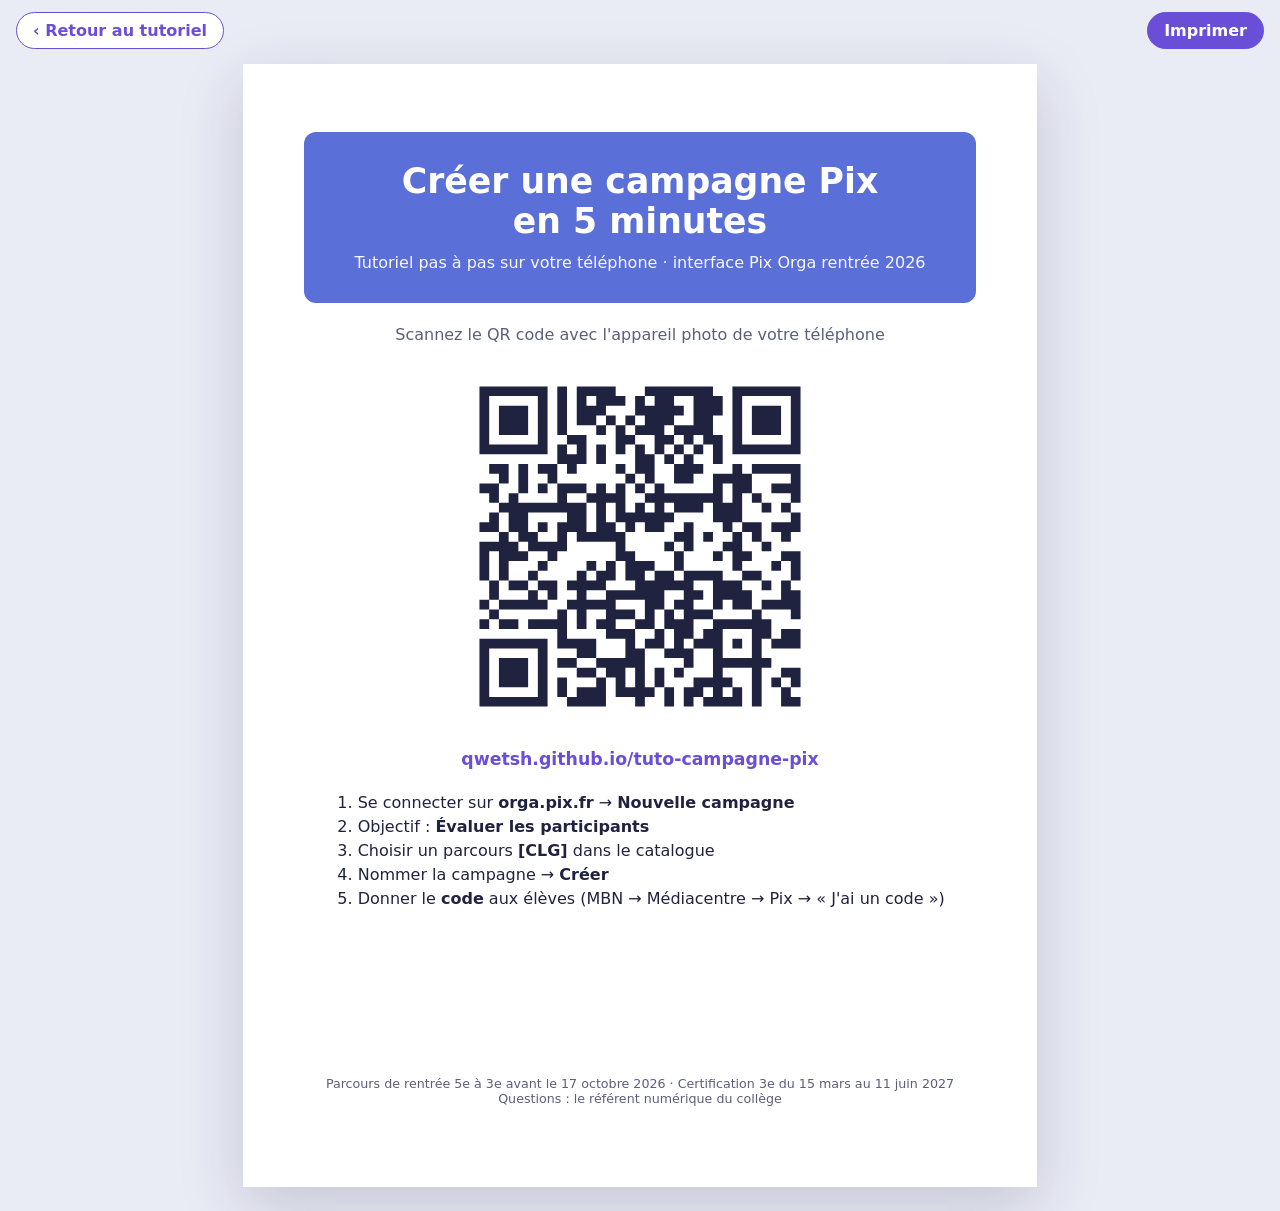
==== affiche.html @ 2386bb8a "Tutoriel mobile : créer une campagne Pix (Pix Orga rentrée 2026) Page statique en 12 écrans avec maq" ====
<!DOCTYPE html>
<html lang="fr">
<head>
  <meta charset="utf-8">
  <meta name="viewport" content="width=device-width, initial-scale=1">
  <meta name="robots" content="noindex">
  <title>Affiche QR code</title>
  <link rel="icon" href="assets/favicon.svg" type="image/svg+xml">
  <style>
    :root { --accent: #6a4ed8; --indigo: #5b6fd8; --text: #1f2340; --muted: #5a5f7d; }
    * { box-sizing: border-box; }
    body {
      margin: 0; background: #e9ebf5; color: var(--text);
      font-family: system-ui, -apple-system, "Segoe UI", Roboto, Arial, sans-serif;
      display: grid; place-items: center; min-height: 100vh; padding: 64px 16px 24px;
    }
    .toolbar { position: fixed; top: 12px; left: 16px; right: 16px; display: flex; justify-content: space-between; gap: 8px; }
    .toolbar a, .toolbar button {
      font: inherit; font-weight: 600; border-radius: 999px; padding: 8px 16px; cursor: pointer;
      border: 1px solid var(--accent); background: #fff; color: var(--accent); text-decoration: none;
    }
    .toolbar button { background: var(--accent); color: #fff; }
    .page {
      width: 100%; max-width: 210mm; min-height: 297mm; background: #fff;
      box-shadow: 0 20px 60px rgba(31,35,64,.18); padding: 18mm 16mm;
      display: flex; flex-direction: column; align-items: center; text-align: center; gap: 6mm;
    }
    .band { align-self: stretch; background: var(--indigo); color: #fff; border-radius: 12px; padding: 8mm 6mm; }
    .band h1 { margin: 0; font-size: 26pt; line-height: 1.15; }
    .band p { margin: 3mm 0 0; font-size: 12pt; opacity: .95; }
    .qr { width: min(95mm, 70vw); height: auto; aspect-ratio: 1; }
    .qr img { width: 100%; height: 100%; display: block; }
    .url { font-size: 13pt; word-break: break-all; margin: 0; }
    .url a { color: var(--accent); text-decoration: none; font-weight: 700; }
    .how { font-size: 12pt; color: var(--muted); margin: 0; max-width: 150mm; }
    ol { text-align: left; font-size: 12pt; margin: 0; padding-left: 1.4em; line-height: 1.5; }
    .foot { margin-top: auto; font-size: 9.5pt; color: var(--muted); }
    @media print {
      @page { size: A4 portrait; margin: 0; }
      body { background: #fff; padding: 0; display: block; }
      .toolbar { display: none; }
      .page { box-shadow: none; width: 210mm; height: 297mm; min-height: 0; max-width: none; }
      .qr { width: 95mm; }
    }
  </style>
</head>
<body>
  <div class="toolbar">
    <a href="index.html">‹ Retour au tutoriel</a>
    <button type="button" onclick="window.print()">Imprimer</button>
  </div>

  <div class="page">
    <div class="band">
      <h1>Créer une campagne Pix<br>en 5 minutes</h1>
      <p>Tutoriel pas à pas sur votre téléphone · interface Pix Orga rentrée 2026</p>
    </div>

    <p class="how">Scannez le QR code avec l'appareil photo de votre téléphone</p>
    <div class="qr"><img src="assets/qr.svg" alt="QR code vers le tutoriel"></div>
    <p class="url"><a href="https://qwetsh.github.io/tuto-campagne-pix/">qwetsh.github.io/tuto-campagne-pix</a></p>

    <ol>
      <li>Se connecter sur <strong>orga.pix.fr</strong> → <strong>Nouvelle campagne</strong></li>
      <li>Objectif : <strong>Évaluer les participants</strong></li>
      <li>Choisir un parcours <strong>[CLG]</strong> dans le catalogue</li>
      <li>Nommer la campagne → <strong>Créer</strong></li>
      <li>Donner le <strong>code</strong> aux élèves (MBN → Médiacentre → Pix → « J'ai un code »)</li>
    </ol>

    <p class="foot">Parcours de rentrée 5e à 3e avant le 17 octobre 2026 · Certification 3e du 15 mars au 11 juin 2027<br>Questions : le référent numérique du collège</p>
  </div>
</body>
</html>
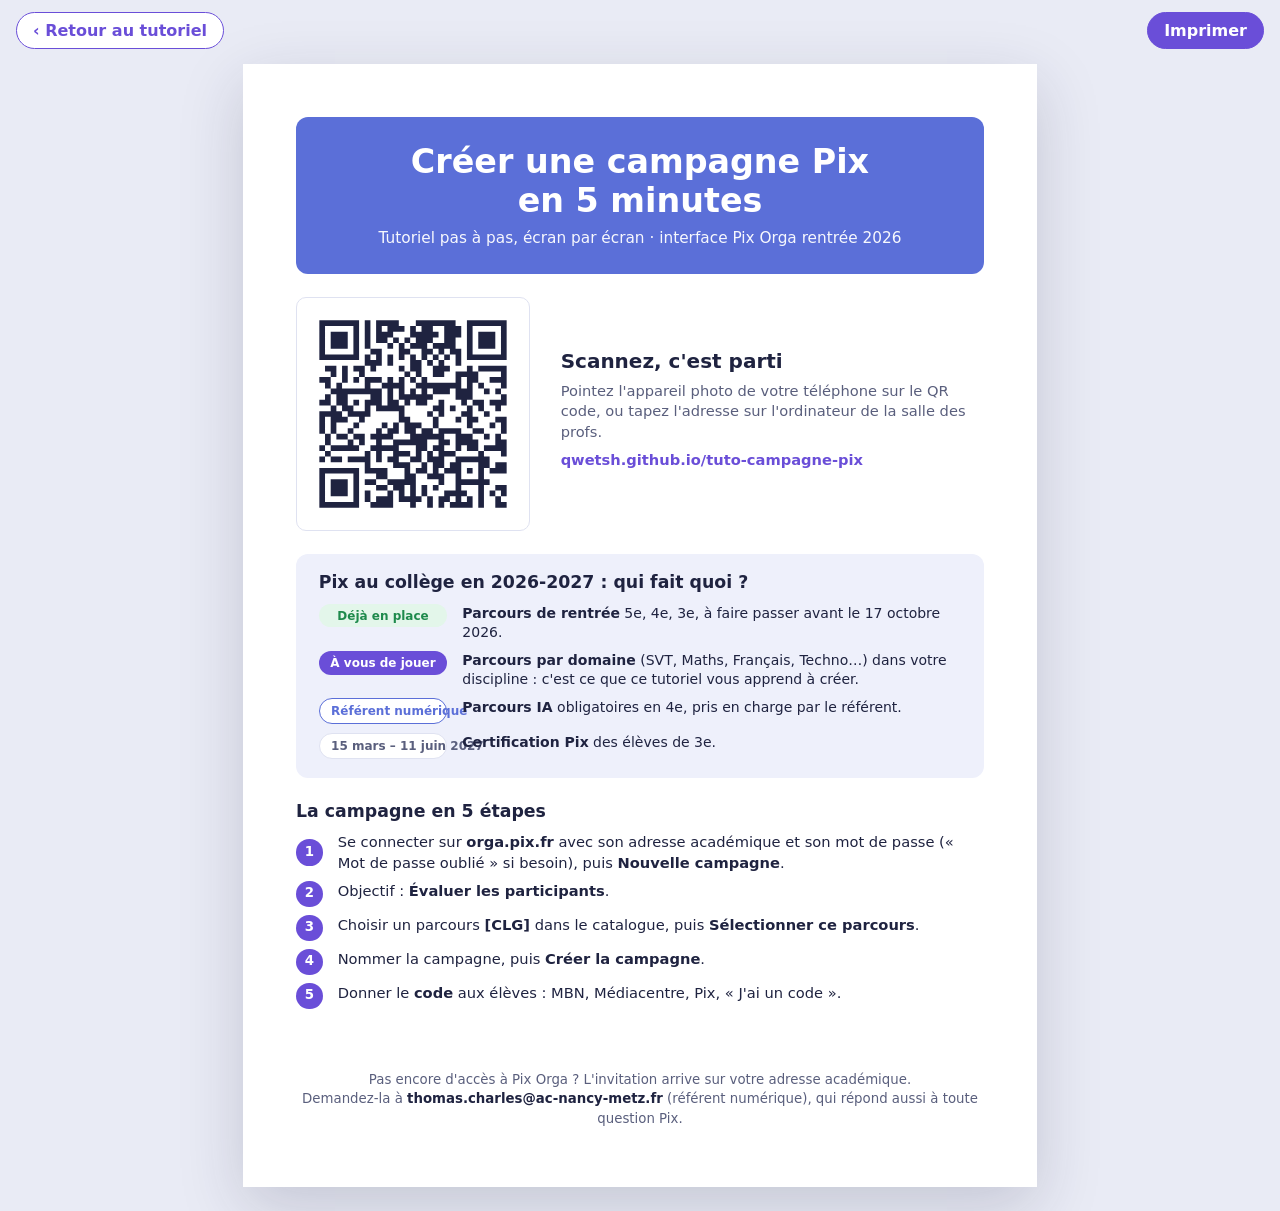
==== commit d2662b7f: "Tutoriel : couverture épurée, calendrier en frise, accès par mail, affiche refaite - Couverture : ba" ====
--- a/affiche.html
+++ b/affiche.html
@@ -7,7 +7,7 @@
   <title>Affiche QR code</title>
   <link rel="icon" href="assets/favicon.svg" type="image/svg+xml">
   <style>
-    :root { --accent: #6a4ed8; --indigo: #5b6fd8; --text: #1f2340; --muted: #5a5f7d; }
+    :root { --accent: #6a4ed8; --indigo: #5b6fd8; --text: #1f2340; --muted: #5a5f7d; --soft: #eef0fb; --line: #dfe2f1; --green: #1e8a4c; --green-bg: #e3f6ea; }
     * { box-sizing: border-box; }
     body {
       margin: 0; background: #e9ebf5; color: var(--text);
@@ -20,27 +20,59 @@
       border: 1px solid var(--accent); background: #fff; color: var(--accent); text-decoration: none;
     }
     .toolbar button { background: var(--accent); color: #fff; }
+
     .page {
       width: 100%; max-width: 210mm; min-height: 297mm; background: #fff;
-      box-shadow: 0 20px 60px rgba(31,35,64,.18); padding: 18mm 16mm;
-      display: flex; flex-direction: column; align-items: center; text-align: center; gap: 6mm;
+      box-shadow: 0 20px 60px rgba(31,35,64,.18); padding: 14mm 14mm 12mm;
+      display: flex; flex-direction: column; gap: 6mm;
     }
-    .band { align-self: stretch; background: var(--indigo); color: #fff; border-radius: 12px; padding: 8mm 6mm; }
-    .band h1 { margin: 0; font-size: 26pt; line-height: 1.15; }
-    .band p { margin: 3mm 0 0; font-size: 12pt; opacity: .95; }
-    .qr { width: min(95mm, 70vw); height: auto; aspect-ratio: 1; }
+    .band { background: var(--indigo); color: #fff; border-radius: 12px; padding: 7mm 8mm; text-align: center; }
+    .band h1 { margin: 0; font-size: 25pt; line-height: 1.15; }
+    .band p { margin: 2.5mm 0 0; font-size: 11.5pt; opacity: .95; }
+
+    /* Bloc QR : code à gauche, mode d'emploi à droite */
+    .scan { display: grid; grid-template-columns: 62mm 1fr; gap: 8mm; align-items: center; }
+    .qr { width: 62mm; aspect-ratio: 1; border: 1px solid var(--line); border-radius: 10px; padding: 3mm; }
     .qr img { width: 100%; height: 100%; display: block; }
-    .url { font-size: 13pt; word-break: break-all; margin: 0; }
+    .scan-text h2 { margin: 0 0 2mm; font-size: 15pt; }
+    .scan-text p { margin: 0 0 2mm; font-size: 11pt; color: var(--muted); line-height: 1.4; }
+    .url { font-size: 11.5pt; word-break: break-all; }
     .url a { color: var(--accent); text-decoration: none; font-weight: 700; }
-    .how { font-size: 12pt; color: var(--muted); margin: 0; max-width: 150mm; }
-    ol { text-align: left; font-size: 12pt; margin: 0; padding-left: 1.4em; line-height: 1.5; }
-    .foot { margin-top: auto; font-size: 9.5pt; color: var(--muted); }
+
+    /* Qui fait quoi cette année */
+    .who { background: var(--soft); border-radius: 12px; padding: 5mm 6mm; }
+    .who h2 { margin: 0 0 3mm; font-size: 13pt; }
+    .who ul { list-style: none; margin: 0; padding: 0; display: grid; gap: 2.5mm; }
+    .who li { display: grid; grid-template-columns: 34mm 1fr; gap: 4mm; align-items: start; font-size: 10.5pt; line-height: 1.35; }
+    .tag { display: inline-block; border-radius: 999px; padding: 1mm 3mm; font-size: 9pt; font-weight: 700; text-align: center; white-space: nowrap; }
+    .tag-done { background: var(--green-bg); color: var(--green); }
+    .tag-you { background: var(--accent); color: #fff; }
+    .tag-ref { background: #fff; color: var(--indigo); border: 1px solid var(--indigo); }
+    .tag-info { background: #fff; color: var(--muted); border: 1px solid var(--line); }
+
+    /* Les étapes */
+    .steps h2 { margin: 0 0 3mm; font-size: 13pt; }
+    .steps ol { margin: 0; padding: 0; list-style: none; counter-reset: etape; display: grid; gap: 2mm; }
+    .steps li { counter-increment: etape; display: grid; grid-template-columns: 8mm 1fr; gap: 3mm; align-items: baseline; font-size: 11pt; line-height: 1.4; }
+    .steps li::before {
+      content: counter(etape); display: inline-grid; place-items: center; width: 7mm; height: 7mm; border-radius: 50%;
+      background: var(--accent); color: #fff; font-weight: 700; font-size: 10pt; align-self: center;
+    }
+    .foot { margin-top: auto; font-size: 10pt; color: var(--muted); text-align: center; line-height: 1.45; }
+    .foot b { color: var(--text); }
+
+    @media (max-width: 600px) {
+      .scan { grid-template-columns: 1fr; justify-items: center; text-align: center; }
+      .who li { grid-template-columns: 1fr; gap: 1mm; }
+      .tag { justify-self: start; }
+    }
     @media print {
       @page { size: A4 portrait; margin: 0; }
       body { background: #fff; padding: 0; display: block; }
       .toolbar { display: none; }
       .page { box-shadow: none; width: 210mm; height: 297mm; min-height: 0; max-width: none; }
-      .qr { width: 95mm; }
+      .scan { grid-template-columns: 62mm 1fr; text-align: left; }
+      .who li { grid-template-columns: 34mm 1fr; }
     }
   </style>
 </head>
@@ -53,22 +85,40 @@
   <div class="page">
     <div class="band">
       <h1>Créer une campagne Pix<br>en 5 minutes</h1>
-      <p>Tutoriel pas à pas sur votre téléphone · interface Pix Orga rentrée 2026</p>
+      <p>Tutoriel pas à pas, écran par écran · interface Pix Orga rentrée 2026</p>
     </div>
 
-    <p class="how">Scannez le QR code avec l'appareil photo de votre téléphone</p>
-    <div class="qr"><img src="assets/qr.svg" alt="QR code vers le tutoriel"></div>
-    <p class="url"><a href="https://qwetsh.github.io/tuto-campagne-pix/">qwetsh.github.io/tuto-campagne-pix</a></p>
+    <div class="scan">
+      <div class="qr"><img src="assets/qr.svg" alt="QR code vers le tutoriel"></div>
+      <div class="scan-text">
+        <h2>Scannez, c'est parti</h2>
+        <p>Pointez l'appareil photo de votre téléphone sur le QR code, ou tapez l'adresse sur l'ordinateur de la salle des profs.</p>
+        <p class="url"><a href="https://qwetsh.github.io/tuto-campagne-pix/">qwetsh.github.io/tuto-campagne-pix</a></p>
+      </div>
+    </div>
 
-    <ol>
-      <li>Se connecter sur <strong>orga.pix.fr</strong> → <strong>Nouvelle campagne</strong></li>
-      <li>Objectif : <strong>Évaluer les participants</strong></li>
-      <li>Choisir un parcours <strong>[CLG]</strong> dans le catalogue</li>
-      <li>Nommer la campagne → <strong>Créer</strong></li>
-      <li>Donner le <strong>code</strong> aux élèves (MBN → Médiacentre → Pix → « J'ai un code »)</li>
-    </ol>
+    <div class="who">
+      <h2>Pix au collège en 2026-2027 : qui fait quoi ?</h2>
+      <ul>
+        <li><span class="tag tag-done">Déjà en place</span><span><b>Parcours de rentrée</b> 5e, 4e, 3e, à faire passer avant le 17 octobre 2026.</span></li>
+        <li><span class="tag tag-you">À vous de jouer</span><span><b>Parcours par domaine</b> (SVT, Maths, Français, Techno…) dans votre discipline : c'est ce que ce tutoriel vous apprend à créer.</span></li>
+        <li><span class="tag tag-ref">Référent numérique</span><span><b>Parcours IA</b> obligatoires en 4e, pris en charge par le référent.</span></li>
+        <li><span class="tag tag-info">15 mars – 11 juin 2027</span><span><b>Certification Pix</b> des élèves de 3e.</span></li>
+      </ul>
+    </div>
 
-    <p class="foot">Parcours de rentrée 5e à 3e avant le 17 octobre 2026 · Certification 3e du 15 mars au 11 juin 2027<br>Questions : le référent numérique du collège</p>
+    <div class="steps">
+      <h2>La campagne en 5 étapes</h2>
+      <ol>
+        <li><span>Se connecter sur <b>orga.pix.fr</b> avec son adresse académique et son mot de passe (« Mot de passe oublié » si besoin), puis <b>Nouvelle campagne</b>.</span></li>
+        <li><span>Objectif : <b>Évaluer les participants</b>.</span></li>
+        <li><span>Choisir un parcours <b>[CLG]</b> dans le catalogue, puis <b>Sélectionner ce parcours</b>.</span></li>
+        <li><span>Nommer la campagne, puis <b>Créer la campagne</b>.</span></li>
+        <li><span>Donner le <b>code</b> aux élèves : MBN, Médiacentre, Pix, « J'ai un code ».</span></li>
+      </ol>
+    </div>
+
+    <p class="foot">Pas encore d'accès à Pix Orga ? L'invitation arrive sur votre adresse académique.<br>Demandez-la à <b>thomas.charles@ac-nancy-metz.fr</b> (référent numérique), qui répond aussi à toute question Pix.</p>
   </div>
 </body>
 </html>
